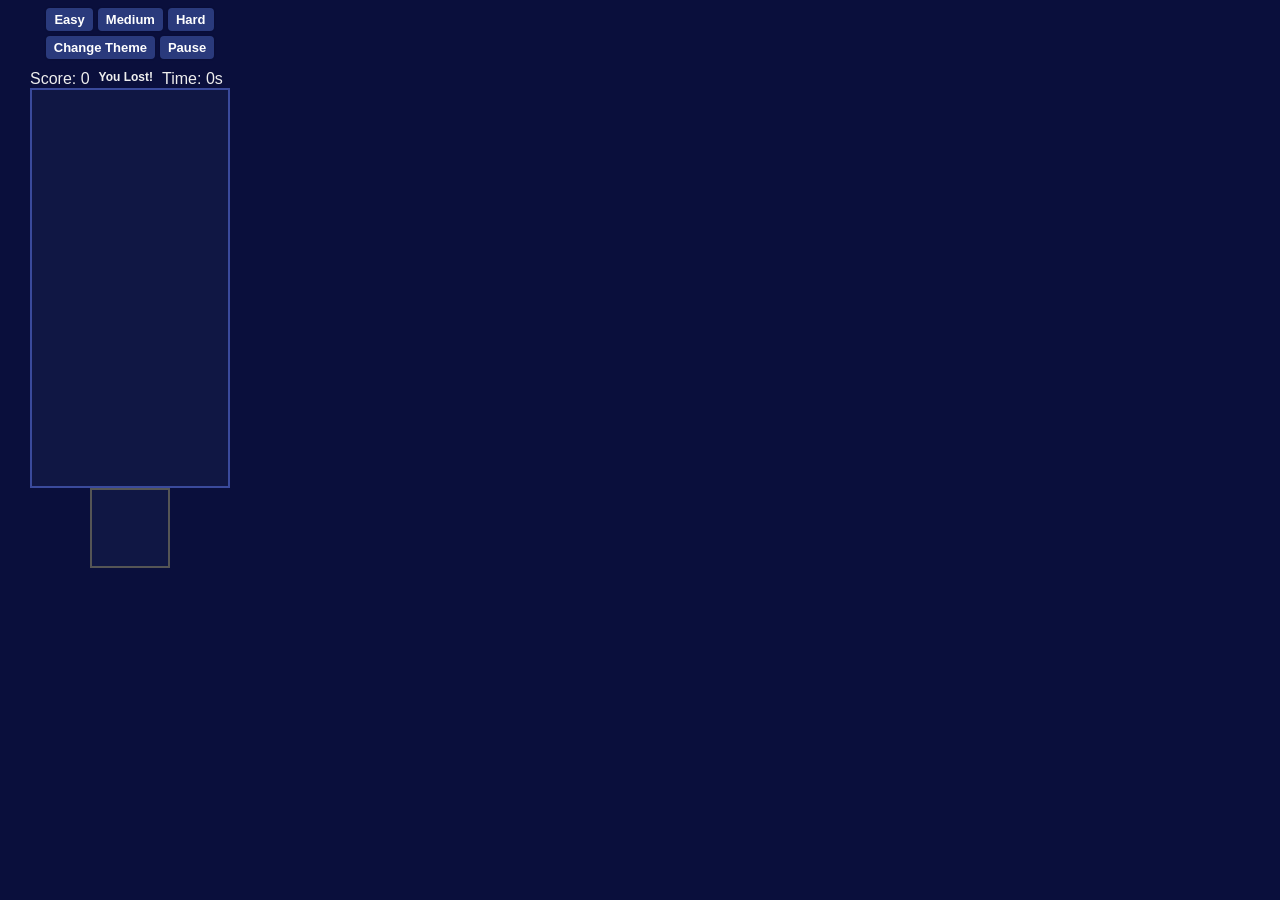
==== popup.html @ f6414f7d "3.6.0 Added hold function and combos" ====
<!DOCTYPE html>
<html lang="en">
<head>
  <meta charset="UTF-8" />
  <meta name="viewport" content="width=device-width, initial-scale=1.0" />
  <title>Stackblitz</title>
  <link rel="stylesheet" href="style.css" />
  <style>
    html, body {
      width: 260px;
      height: 600px;
      overflow: hidden;
    }
  </style>
</head>
<body class="theme-default">
  <div id="ui">
    <div class="btn-group">
      <button id="btn-easy">Easy</button>
      <button id="btn-medium">Medium</button>
      <button id="btn-hard">Hard</button>
    </div>
    <div class="btn-group">
      <button id="btn-theme">Change Theme</button>
      <button id="btn-pause">Pause</button>
    </div>
    <div id="status">
      <span>Score: <span id="score">0</span></span>
      <span id="message">You Lost!</span>
      <span>Time: <span id="timer">0</span>s</span>
    </div>

  </div>

  <canvas id="game-canvas" width="200" height="400"></canvas>
  <canvas id="next" width="80" height="80"></canvas>
 

  <script src="script.js"></script>
</body>
</html>
---- style.css ----
html, body {
  margin: 0;
  padding: 0;
  width: 100%;
  height: 100%;
  font-family: sans-serif;
  user-select: none;
  overflow: hidden;
  overscroll-behavior: none;
  background-color: #0a0f3c;
  transition: background 0.3s;
  display: flex;
  flex-direction: column;
  align-items: center;
}

body::-webkit-scrollbar {
  display: none;
}

#ui {
  display: flex;
  flex-direction: column;
  gap: 5px;
  align-items: center;
  padding-top: 8px;
}

.btn-group {
  display: flex;
  gap: 5px;
  flex-wrap: wrap;
  justify-content: center;
}

.btn-group button {
  padding: 4px 8px;
  font-size: 13px;
  font-weight: bold;
  border-radius: 4px;
  border: none;
  cursor: pointer;
  transition: all 0.3s ease;
  outline: none;
  box-shadow: 0 0 2px #0004;
}

.btn-group button:active {
  transform: scale(0.97);
  opacity: 0.8;
}

#status {
  display: flex;
  gap: 4px;
  width: 200px;
  margin-top: 6px;
}

.stat {
  flex: 1;
  display: flex;
  flex-direction: column;
  align-items: center;
  padding: 4px 2px;
  border-radius: 5px;
  background: rgba(255,255,255,0.05);
}

.stat-label {
  font-size: 8px;
  text-transform: uppercase;
  letter-spacing: 0.5px;
  opacity: 0.5;
  margin-bottom: 1px;
}

.stat-value {
  font-size: 15px;
  font-weight: bold;
  line-height: 1;
}

#game-wrapper {
  position: relative;
  display: block;
  margin: 10px auto 5px auto;
  width: 200px;
  height: 400px;
}

canvas {
  display: block;
  border: 2px solid #3a4a9c;
  box-sizing: border-box;
}

#game-canvas {
  width: 200px;
  height: 400px;
}

#pause-overlay {
  display: none;
  position: absolute;
  top: 0;
  left: 0;
  width: 100%;
  height: 100%;
  background: rgba(0, 0, 0, 0.55);
  flex-direction: column;
  align-items: center;
  justify-content: center;
  gap: 8px;
  pointer-events: none;
}

#pause-overlay.visible {
  display: flex;
}

.pause-title {
  font-size: 26px;
  font-weight: bold;
  letter-spacing: 6px;
  color: #fff;
}

.pause-hint {
  font-size: 11px;
  letter-spacing: 1px;
  color: rgba(255,255,255,0.5);
}

#side-panels {
  display: flex;
  gap: 8px;
  margin: 5px auto;
  justify-content: center;
}

.panel {
  display: flex;
  flex-direction: column;
  align-items: center;
  gap: 3px;
}

.panel-label {
  font-size: 9px;
  text-transform: uppercase;
  letter-spacing: 1px;
  opacity: 0.5;
}

.panel-hint {
  font-size: 8px;
  opacity: 0.3;
  letter-spacing: 0.5px;
}

#hold, #next {
  display: block;
  width: 80px;
  height: 80px;
  border: 2px solid #555;
  box-sizing: border-box;
}

#combo-popup {
  position: absolute;
  bottom: 18%;
  left: 50%;
  transform: translateX(-50%);
  pointer-events: none;
  text-align: center;
  z-index: 10;
  display: none;
  white-space: nowrap;
  background: rgba(0, 0, 0, 0.6);
  padding: 5px 12px;
  border-radius: 6px;
}

#combo-popup.show {
  display: block;
  animation: comboAnim 1.4s ease-out forwards;
}

@keyframes comboAnim {
  0%   { opacity: 0; transform: translateX(-50%) translateY(4px); }
  15%  { opacity: 1; transform: translateX(-50%) translateY(0); }
  70%  { opacity: 1; transform: translateX(-50%) translateY(0); }
  100% { opacity: 0; transform: translateX(-50%) translateY(-8px); }
}

.combo-count {
  display: block;
  font-size: 14px;
  font-weight: bold;
  color: #fff;
  letter-spacing: 3px;
}

.combo-bonus {
  display: block;
  font-size: 11px;
  color: rgba(255,255,255,0.5);
  letter-spacing: 1px;
  margin-top: 2px;
}

#message {
  font-size: 12px;
  color: #f55;
  font-weight: bold;
  margin: 0 5px;
  text-align: center;
}


/* =================== THEMES =================== */

body.theme-default {
  background: #0a0f3c;
  color: #fff;
}
body.theme-default canvas {
  background: #101744;
  border-color: #3a4a9c;
}
body.theme-default .btn-group button {
  background: #2a3a7c;
  color: #fff;
}
body.theme-default .btn-group button:hover {
  background: #3a4a9c;
}
body.theme-default #message {
  color: #f55;
}
body.theme-default #status span {
  color: #eee;
}

body.theme-light {
  background: #f4f4f4;
  color: #333;
}
body.theme-light canvas {
  background: #fff;
  border-color: #ccc;
}
body.theme-light .btn-group button {
  background: #ddd;
  color: #000;
}
body.theme-light .btn-group button:hover {
  background: #bbb;
}
body.theme-light #message {
  color: #c00;
}
body.theme-light #status span {
  color: #222;
}
body.theme-light .stat {
  background: rgba(0,0,0,0.06);
}

body.theme-neon {
  background: #000;
  color: #0ff;
}
body.theme-neon canvas {
  background: #111;
  border-color: #0ff;
}
body.theme-neon .btn-group button {
  background: #0ff;
  color: #000;
  text-shadow: 0 0 2px #000;
  box-shadow: 0 0 6px #0ff;
}
body.theme-neon .btn-group button:hover {
  background: #0cc;
  box-shadow: 0 0 10px #0ff;
}
body.theme-neon #message {
  color: #ff0;
}
body.theme-neon #status span {
  color: #fff;
}

body.theme-retro {
  background: #c4cfa1;
  color: #2b2b2b;
}
body.theme-retro canvas {
  background: #8bac0f;
  border-color: #2b2b2b;
}
body.theme-retro .btn-group button {
  background: #3a5c2c;
  color: #d3f26f;
}
body.theme-retro .btn-group button:hover {
  background: #547c3f;
}
body.theme-retro #message {
  color: #1a1a1a;
}
body.theme-retro #status span {
  color: #2b2b2b;
}

body.theme-matrix {
  background: #000;
  color: #0f0;
}
body.theme-matrix canvas {
  background: #000;
  border-color: #0f0;
}
body.theme-matrix .btn-group button {
  background: #050;
  color: #0f0;
  text-shadow: 0 0 2px #0f0;
}
body.theme-matrix .btn-group button:hover {
  background: #0a0;
}
body.theme-matrix #message {
  color: #0f0;
}
body.theme-matrix #status span {
  color: #0f0;
}
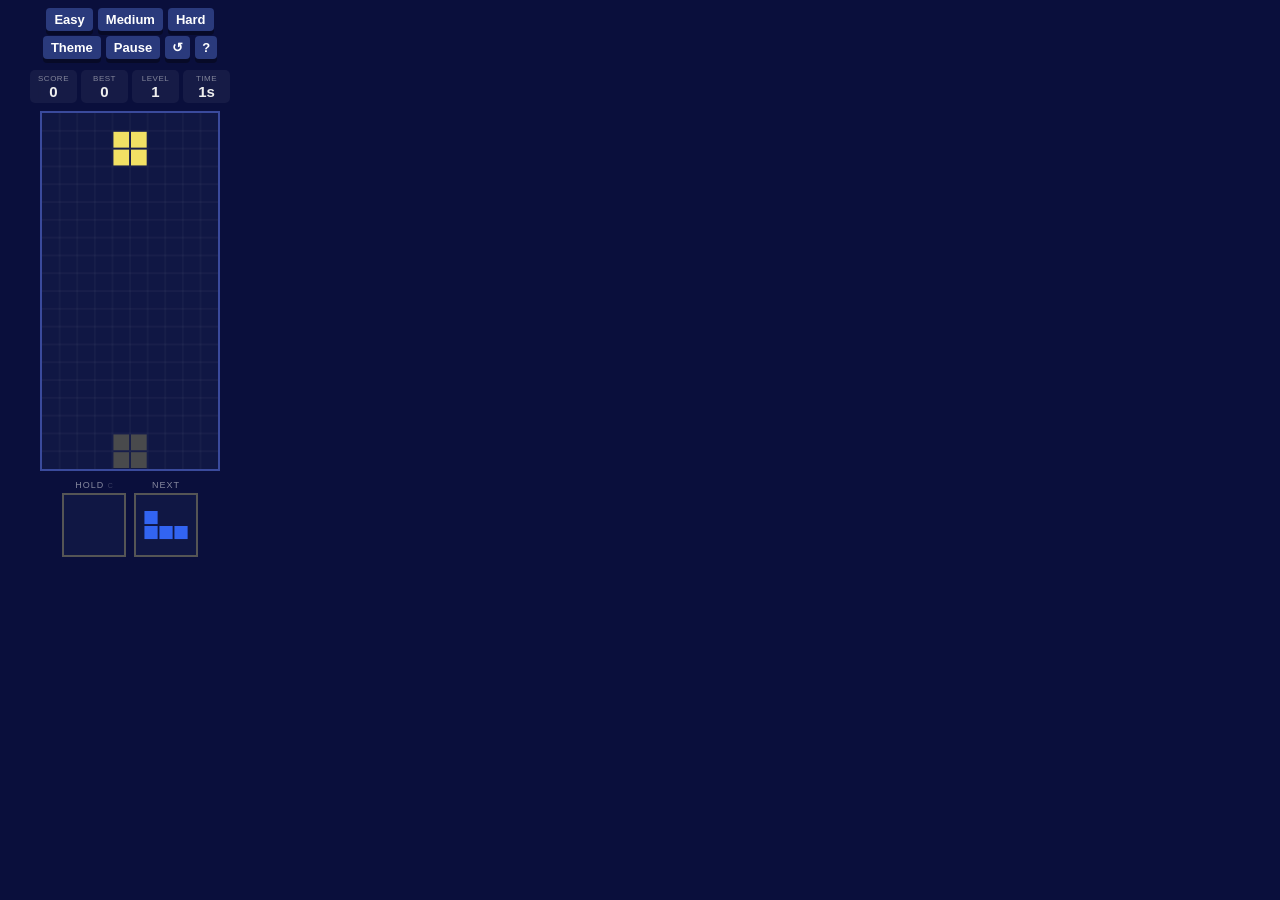
==== commit 9fbdb96d: "3.8.0 added restart button, controls button, fixed dimensions" ====
--- a/popup.html
+++ b/popup.html
@@ -21,20 +21,65 @@
       <button id="btn-hard">Hard</button>
     </div>
     <div class="btn-group">
-      <button id="btn-theme">Change Theme</button>
+      <button id="btn-theme">Theme</button>
       <button id="btn-pause">Pause</button>
+      <button id="btn-restart" title="Restart">↺</button>
+      <button id="btn-info" title="Controls">?</button>
     </div>
     <div id="status">
-      <span>Score: <span id="score">0</span></span>
-      <span id="message">You Lost!</span>
-      <span>Time: <span id="timer">0</span>s</span>
+      <div class="stat">
+        <span class="stat-label">Score</span>
+        <span class="stat-value" id="score">0</span>
+      </div>
+      <div class="stat">
+        <span class="stat-label">Best</span>
+        <span class="stat-value" id="high-score">0</span>
+      </div>
+      <div class="stat">
+        <span class="stat-label">Level</span>
+        <span class="stat-value" id="level">1</span>
+      </div>
+      <div class="stat">
+        <span class="stat-label">Time</span>
+        <span class="stat-value"><span id="timer">0</span>s</span>
+      </div>
     </div>
-
   </div>
 
-  <canvas id="game-canvas" width="200" height="400"></canvas>
-  <canvas id="next" width="80" height="80"></canvas>
- 
+  <div id="game-wrapper">
+    <canvas id="game-canvas" width="180" height="360"></canvas>
+    <div id="pause-overlay">
+      <span class="pause-title">PAUSED</span>
+      <span class="pause-hint">Press P to resume</span>
+    </div>
+    <div id="info-overlay">
+      <span class="info-title">CONTROLS</span>
+      <div class="info-grid">
+        <span>← →</span><span>Move</span>
+        <span>↑ / W</span><span>Rotate</span>
+        <span>↓</span><span>Soft drop</span>
+        <span>Space</span><span>Hard drop</span>
+        <span>C</span><span>Hold piece</span>
+        <span>P</span><span>Pause</span>
+        <span>I</span><span>Controls</span>
+      </div>
+      <span class="info-hint">Press I to close</span>
+    </div>
+    <div id="combo-popup"></div>
+  </div>
+
+  <div id="side-panels">
+    <div class="panel">
+      <span class="panel-label">Hold <span class="panel-key">C</span></span>
+      <canvas id="hold" width="64" height="64"></canvas>
+    </div>
+    <div class="panel">
+      <span class="panel-label">Next</span>
+      <canvas id="next" width="64" height="64"></canvas>
+    </div>
+  </div>
+
+  <div id="message"></div>
 
   <script src="script.js"></script>
 </body>
--- a/style.css
+++ b/style.css
@@ -40,14 +40,16 @@
   border-radius: 4px;
   border: none;
   cursor: pointer;
-  transition: all 0.3s ease;
   outline: none;
-  box-shadow: 0 0 2px #0004;
+  position: relative;
+  top: 0;
+  box-shadow: 0 4px 0 rgba(0,0,0,0.35);
+  transition: background 0.2s ease, box-shadow 0.08s ease, top 0.08s ease;
 }
 
 .btn-group button:active {
-  transform: scale(0.97);
-  opacity: 0.8;
+  top: 4px;
+  box-shadow: 0 0 0 rgba(0,0,0,0.35);
 }
 
 #status {
@@ -84,9 +86,9 @@
 #game-wrapper {
   position: relative;
   display: block;
-  margin: 10px auto 5px auto;
-  width: 200px;
-  height: 400px;
+  margin: 8px auto 4px auto;
+  width: 180px;
+  height: 360px;
 }
 
 canvas {
@@ -96,8 +98,8 @@
 }
 
 #game-canvas {
-  width: 200px;
-  height: 400px;
+  width: 180px;
+  height: 360px;
 }
 
 #pause-overlay {
@@ -153,16 +155,72 @@
   opacity: 0.5;
 }
 
-.panel-hint {
-  font-size: 8px;
-  opacity: 0.3;
-  letter-spacing: 0.5px;
+.panel-key {
+  font-size: 7px;
+  opacity: 0.4;
+  letter-spacing: 0;
+}
+
+#btn-restart, #btn-info {
+  padding: 4px 7px;
+  font-size: 13px;
+}
+
+#btn-restart.confirm {
+  background: #b03030 !important;
+  color: #fff !important;
+}
+
+#info-overlay {
+  display: none;
+  position: absolute;
+  top: 0;
+  left: 0;
+  width: 100%;
+  height: 100%;
+  background: rgba(0, 0, 0, 0.82);
+  flex-direction: column;
+  align-items: center;
+  justify-content: center;
+  gap: 10px;
+  pointer-events: none;
+}
+
+#info-overlay.visible {
+  display: flex;
+}
+
+.info-title {
+  font-size: 11px;
+  letter-spacing: 4px;
+  color: rgba(255,255,255,0.5);
+}
+
+.info-grid {
+  display: grid;
+  grid-template-columns: auto auto;
+  gap: 5px 14px;
+  font-size: 12px;
+  color: #fff;
+}
+
+.info-grid span:nth-child(odd) {
+  text-align: right;
+  color: rgba(255,255,255,0.45);
+  font-size: 11px;
+}
+
+.info-hint {
+  font-size: 9px;
+  color: rgba(255,255,255,0.25);
+  letter-spacing: 1px;
+  margin-top: 4px;
 }
 
 #hold, #next {
   display: block;
-  width: 80px;
-  height: 80px;
+  width: 64px;
+  height: 64px;
   border: 2px solid #555;
   box-sizing: border-box;
 }
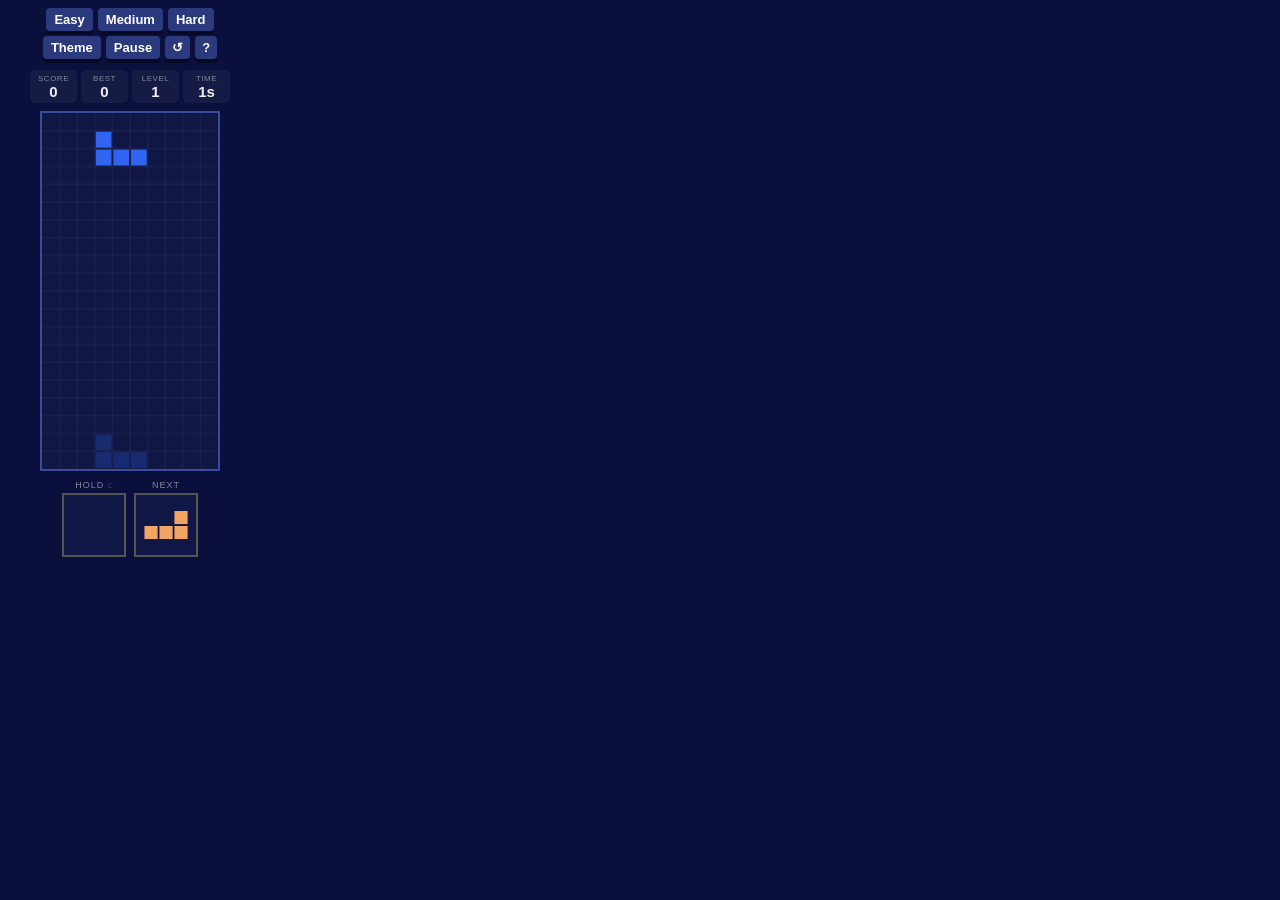
==== commit 2b5e289a: "4.1.0 added game over signage" ====
--- a/popup.html
+++ b/popup.html
@@ -65,6 +65,11 @@
       </div>
       <span class="info-hint">Press I to close</span>
     </div>
+    <div id="gameover-overlay">
+      <span id="gameover-title"></span>
+      <span id="gameover-score"></span>
+      <span class="gameover-hint">Press ↺ to play again</span>
+    </div>
     <div id="combo-popup"></div>
   </div>
 
--- a/style.css
+++ b/style.css
@@ -169,6 +169,46 @@
 #btn-restart.confirm {
   background: #b03030 !important;
   color: #fff !important;
+}
+
+#gameover-overlay {
+  display: none;
+  position: absolute;
+  top: 0;
+  left: 0;
+  width: 100%;
+  height: 100%;
+  background: rgba(0, 0, 0, 0.72);
+  flex-direction: column;
+  align-items: center;
+  justify-content: center;
+  gap: 6px;
+  pointer-events: none;
+}
+
+#gameover-overlay.visible {
+  display: flex;
+}
+
+#gameover-title {
+  font-size: 15px;
+  font-weight: bold;
+  letter-spacing: 4px;
+  color: #fff;
+}
+
+#gameover-score {
+  font-size: 36px;
+  font-weight: bold;
+  color: #fff;
+  line-height: 1;
+}
+
+.gameover-hint {
+  font-size: 10px;
+  color: rgba(255,255,255,0.35);
+  letter-spacing: 1px;
+  margin-top: 6px;
 }
 
 #info-overlay {
